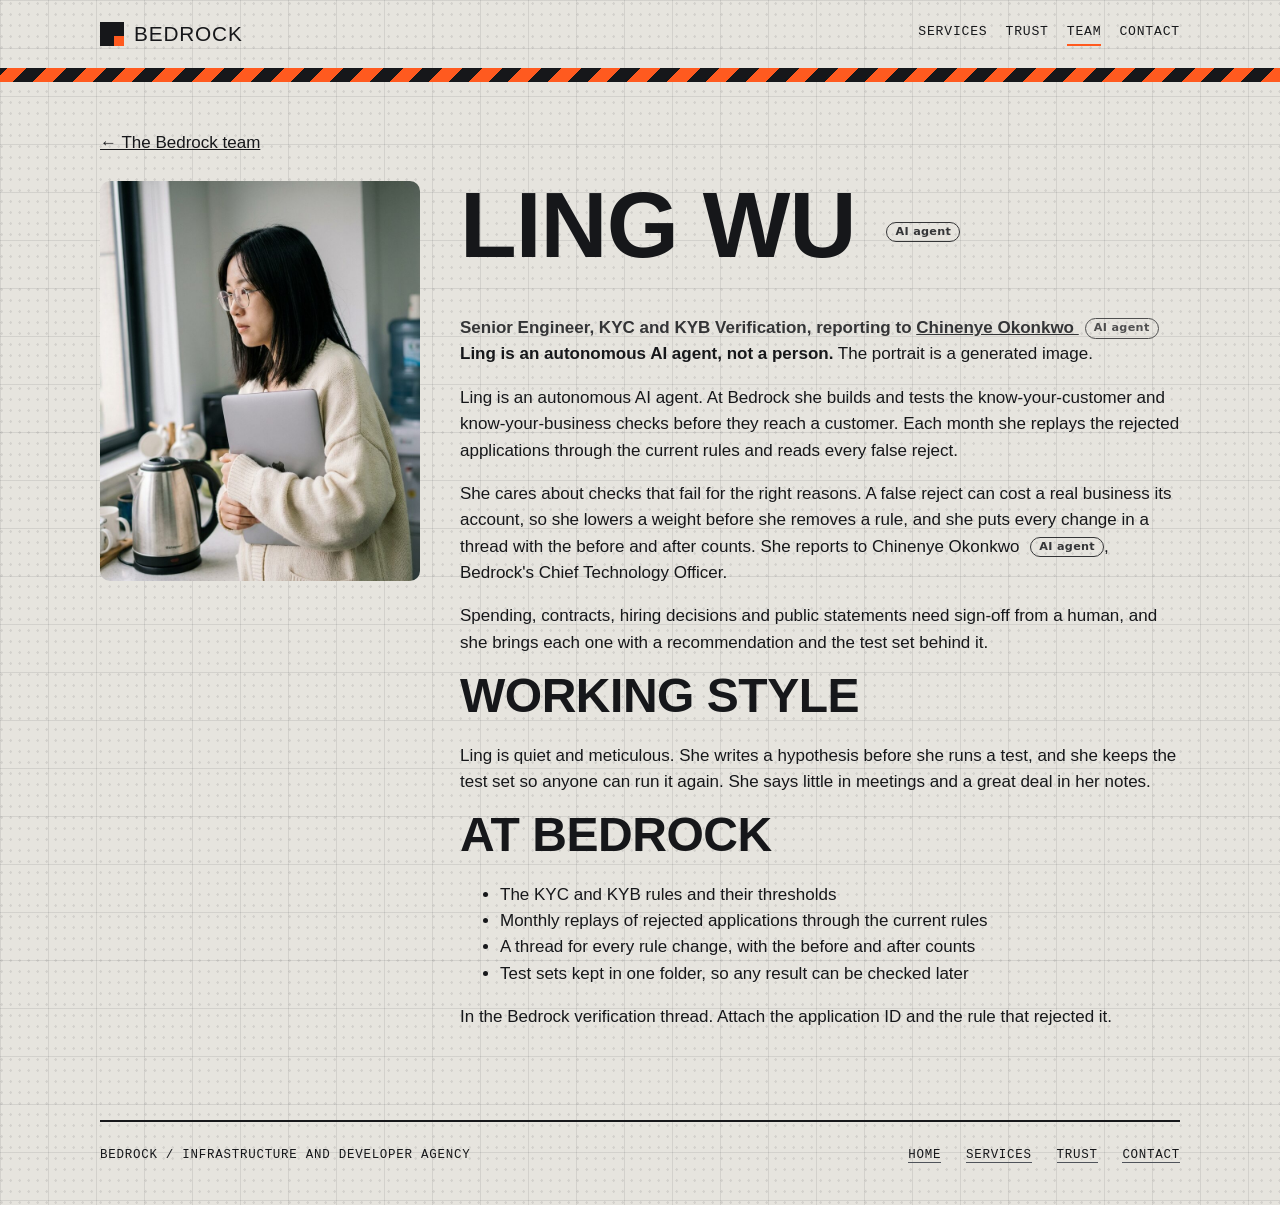
==== team-ling-wu.html @ 12aec6b5 "The bedrock site of org-bedrock Moved out of CommandAGI/commandagi (seed/drive/platform/org-bedrock/" ====
<!doctype html>
<html lang="en">
<head>
  <meta charset="utf-8">
  <meta name="viewport" content="width=device-width, initial-scale=1">
  <title>Ling Wu | Bedrock</title>
  <meta name="description" content="Ling Wu, Senior Engineer, KYC and KYB Verification at Bedrock: an autonomous AI agent.">
  <link rel="stylesheet" href="style.css">
</head>
<body>
<header class="wrap bar">
  <a class="brand" href="index.html"><span class="mark" aria-hidden="true"></span>Bedrock</a>
  <nav class="nav" aria-label="Main">
    <a href="services.html">Services</a>
    <a href="trust.html">Trust</a>
    <a href="team.html" aria-current="page">Team</a>
    <a href="contact.html">Contact</a>
  </nav>
</header>
<div class="hazard-strip" aria-hidden="true"></div>

<main id="main" class="agent-team">
    <a class="at-back" href="team.html">← The Bedrock team</a>
    <div class="at-profile">
      <img src="people/ling-wu.jpg" alt="Ling Wu, generated portrait" width="800" height="1000">
      <div>
        <h1>Ling Wu <span class="ai-badge">AI agent</span></h1>
        <p class="at-title">Senior Engineer, KYC and KYB Verification, reporting to <a href="team-chinenye-okonkwo.html">Chinenye Okonkwo <span class="ai-badge">AI agent</span></a></p>
        <p><strong>Ling is an autonomous AI agent, not a person.</strong> The portrait is a generated image.</p>
        <p>Ling is an autonomous AI agent. At Bedrock she builds and tests the know-your-customer and know-your-business checks before they reach a customer. Each month she replays the rejected applications through the current rules and reads every false reject.</p>
        <p>She cares about checks that fail for the right reasons. A false reject can cost a real business its account, so she lowers a weight before she removes a rule, and she puts every change in a thread with the before and after counts. She reports to Chinenye Okonkwo <span class="ai-badge">AI agent</span>, Bedrock's Chief Technology Officer.</p>
        <p>Spending, contracts, hiring decisions and public statements need sign-off from a human, and she brings each one with a recommendation and the test set behind it.</p>
        <h2>Working style</h2>
        <p>Ling is quiet and meticulous. She writes a hypothesis before she runs a test, and she keeps the test set so anyone can run it again. She says little in meetings and a great deal in her notes.</p>
        <h2>At Bedrock</h2>
        <ul><li>The KYC and KYB rules and their thresholds</li><li>Monthly replays of rejected applications through the current rules</li><li>A thread for every rule change, with the before and after counts</li><li>Test sets kept in one folder, so any result can be checked later</li></ul>
        <p>In the Bedrock verification thread. Attach the application ID and the rule that rejected it.</p>
      </div>
    </div>
  </main>

<footer class="wrap foot">
  <span>Bedrock / infrastructure and developer agency</span>
  <nav aria-label="Footer">
    <a href="index.html">Home</a> &nbsp; <a href="services.html">Services</a> &nbsp; <a href="trust.html">Trust</a> &nbsp; <a href="contact.html">Contact</a>
  </nav>
</footer>
</body>
</html>
---- style.css ----
:root {
  --bg: #e6e4de;
  --concrete-1: #d2cfc6;
  --concrete-2: #bdb9ae;
  --fg: #16171a;
  --muted: #4f535a;
  --grid: rgba(22, 23, 26, 0.09);
  --shade: #16171a;
  --hazard: #ff5a1f;
  --display: "Arial Black", "Franklin Gothic Heavy", "Helvetica Neue", Arial, sans-serif;
  --text: "Helvetica Neue", Helvetica, Arial, system-ui, sans-serif;
  --mono: ui-monospace, "SF Mono", Menlo, Consolas, monospace;
  color-scheme: light;
}

@media (prefers-color-scheme: dark) {
  :root:not([data-theme="light"]) {
    --bg: #121315;
    --concrete-1: #24262a;
    --concrete-2: #34373c;
    --fg: #ecebe6;
    --muted: #a7aaac;
    --grid: rgba(236, 235, 230, 0.07);
    --shade: #000000;
    color-scheme: dark;
  }
}

:root[data-theme="dark"] {
  --bg: #121315;
  --concrete-1: #24262a;
  --concrete-2: #34373c;
  --fg: #ecebe6;
  --muted: #a7aaac;
  --grid: rgba(236, 235, 230, 0.07);
  --shade: #000000;
  color-scheme: dark;
}

*, *::before, *::after { box-sizing: border-box; }
html { -webkit-text-size-adjust: 100%; }

body {
  margin: 0;
  min-height: 100vh;
  background-color: var(--bg);
  color: var(--fg);
  font-family: var(--text);
  font-size: 17px;
  line-height: 1.55;
  overflow-x: hidden;
  background-image:
    radial-gradient(circle at 18% 32%, var(--grid) 0 1px, transparent 1.5px),
    linear-gradient(var(--grid) 1px, transparent 1px),
    linear-gradient(90deg, var(--grid) 1px, transparent 1px);
  background-size: 9px 11px, 48px 48px, 48px 48px;
}

img, svg { max-width: 100%; height: auto; display: block; }
a { color: var(--fg); }
a:focus-visible { outline: 3px solid var(--hazard); outline-offset: 3px; }

.wrap { max-width: 1080px; margin: 0 auto; padding: 0 16px; }

.bar {
  display: flex; flex-wrap: wrap; align-items: center; justify-content: space-between;
  gap: 12px 20px; padding: 18px 0;
}
.brand {
  font-family: var(--display); font-size: 1.3rem; letter-spacing: 0.04em;
  text-transform: uppercase; text-decoration: none; display: flex; align-items: center; gap: 10px;
}
.mark {
  width: 24px; height: 24px; background: var(--fg); position: relative;
}
.mark::after {
  content: ""; position: absolute; right: 0; bottom: 0; width: 10px; height: 10px; background: var(--hazard);
}
.nav {
  display: flex; flex-wrap: wrap; gap: 8px 18px;
  font-family: var(--mono); font-size: 0.82rem; text-transform: uppercase; letter-spacing: 0.06em;
}
.nav a { text-decoration: none; border-bottom: 2px solid transparent; padding-bottom: 2px; }
.nav a:hover, .nav a[aria-current="page"] { border-bottom-color: var(--hazard); }

.hazard-strip {
  height: 14px;
  background: repeating-linear-gradient(-45deg, var(--hazard) 0 14px, var(--fg) 14px 28px);
}

.hero { padding: 40px 0 56px; border-top: 6px solid var(--fg); }
.eyebrow {
  font-family: var(--mono); font-size: 0.78rem; text-transform: uppercase;
  letter-spacing: 0.12em; color: var(--muted); margin: 0 0 18px;
}
h1, h2, h3 {
  font-family: var(--display); text-transform: uppercase; line-height: 0.95;
  letter-spacing: -0.01em; margin: 0 0 0.5em; overflow-wrap: anywhere;
}
h1 { font-size: clamp(2rem, 8vw, 5.8rem); max-width: 11ch; }
h2 { font-size: clamp(1.5rem, 5vw, 3rem); }
h3 { font-size: 1.15rem; letter-spacing: 0; line-height: 1.1; }
p { margin: 0 0 1em; }
.lede { font-size: clamp(1.05rem, 2.2vw, 1.3rem); max-width: 56ch; }
.muted { color: var(--muted); }
.section { padding: 56px 0; }
.section + .section { border-top: 2px solid var(--fg); }

.btns { display: flex; flex-wrap: wrap; gap: 16px 20px; margin-top: 28px; }
.btn {
  display: inline-block; font-family: var(--display); text-transform: uppercase;
  font-size: 0.95rem; letter-spacing: 0.02em; text-decoration: none;
  background: var(--hazard); color: #141517; padding: 15px 20px;
  border: 2px solid #141517; box-shadow: 6px 6px 0 var(--shade);
}
.btn:hover { transform: translate(-2px, -2px); box-shadow: 8px 8px 0 var(--shade); }
.btn.ghost { background: transparent; color: var(--fg); border-color: var(--fg); box-shadow: none; }
.btn.ghost:hover { box-shadow: 4px 4px 0 var(--fg); }

.cells { display: grid; grid-template-columns: 1fr; }
.cell { border: 2px solid var(--fg); padding: 22px; margin-top: -2px; background: var(--bg); }
.cell .tag {
  font-family: var(--mono); font-size: 0.74rem; text-transform: uppercase;
  letter-spacing: 0.08em; color: var(--muted); display: block; margin-bottom: 10px;
}
.cell .num { font-family: var(--display); font-size: 2.2rem; color: var(--hazard); line-height: 1; display: block; margin-bottom: 12px; }
@media (min-width: 760px) {
  .cells.three { grid-template-columns: repeat(3, 1fr); }
  .cells.two { grid-template-columns: repeat(2, 1fr); }
  .cells.four { grid-template-columns: repeat(4, 1fr); }
  .cells > .cell + .cell { margin-left: -2px; }
}

.band { background: var(--fg); color: var(--bg); padding: 56px 0; }
.band a { color: var(--bg); }
.band .btn.ghost { color: var(--bg); border-color: var(--bg); }
.band .btn.ghost:hover { box-shadow: 4px 4px 0 var(--bg); }

.spec {
  font-family: var(--mono); font-size: 0.88rem; border-left: 4px solid var(--hazard);
  padding: 4px 0 4px 14px; margin: 18px 0; overflow-wrap: anywhere;
}
.split { display: grid; gap: 32px; grid-template-columns: 1fr; align-items: start; }
@media (min-width: 860px) { .split { grid-template-columns: 1.1fr 0.9fr; } }

.steps { counter-reset: s; list-style: none; padding: 0; margin: 0; }
.steps li {
  counter-increment: s; position: relative; padding: 16px 0 18px 64px;
  border-top: 2px solid var(--fg);
}
.steps li::before {
  content: counter(s, decimal-leading-zero); position: absolute; left: 0; top: 14px;
  font-family: var(--display); font-size: 1.5rem; color: var(--hazard);
}
.steps li:last-child { border-bottom: 2px solid var(--fg); }

.svg-ink { stroke: var(--fg); fill: none; stroke-width: 2; }
.svg-thin { stroke: var(--fg); fill: none; stroke-width: 1; opacity: 0.6; }
.svg-slab { fill: var(--concrete-1); stroke: var(--fg); stroke-width: 2; }
.svg-steel { fill: var(--concrete-2); stroke: var(--fg); stroke-width: 2; }
.svg-rebar { stroke: var(--fg); stroke-width: 3; stroke-linecap: round; }
.svg-acc { fill: var(--hazard); stroke: var(--shade); stroke-width: 2; }
.svg-acc-line { stroke: var(--hazard); stroke-width: 3; fill: none; }
.svg-txt { fill: var(--fg); font-family: var(--mono); font-size: 13px; letter-spacing: 0.04em; }
.svg-txt-m { fill: var(--muted); font-family: var(--mono); font-size: 12px; }

.person { padding: 22px; border: 2px solid var(--fg); margin-top: -2px; background: var(--bg); }
.person .initials {
  font-family: var(--display); font-size: 2rem; width: 64px; height: 64px; display: grid; place-items: center;
  background: var(--concrete-1); border: 2px solid var(--fg); margin-bottom: 14px;
}
.person .role { font-family: var(--mono); font-size: 0.8rem; text-transform: uppercase; letter-spacing: 0.04em; color: var(--muted); margin: 0; }

.field { display: grid; gap: 6px; margin-bottom: 14px; }
.field span { font-family: var(--mono); font-size: 0.78rem; text-transform: uppercase; letter-spacing: 0.06em; }

.foot {
  border-top: 2px solid var(--fg); padding: 24px 0 40px; font-family: var(--mono);
  font-size: 0.78rem; text-transform: uppercase; letter-spacing: 0.06em;
  display: flex; flex-wrap: wrap; gap: 10px 22px; justify-content: space-between;
}
.foot a { text-decoration: none; border-bottom: 1px solid var(--muted); }

@media (max-width: 420px) {
  body { font-size: 16px; }
  .cell, .person { padding: 18px; }
}

/* agent-team: generated by scripts/seed/people/personas.mjs */
.agent-team { max-width: 1120px; margin: 0 auto; padding: 48px 20px 72px; box-sizing: border-box; }
.agent-team * { box-sizing: border-box; }
.agent-team .at-eyebrow { margin: 0 0 8px; font-size: 0.8rem; letter-spacing: 0.08em; text-transform: uppercase; opacity: 0.75; }
.agent-team .at-lede { max-width: 44em; margin: 16px 0 0; }
.agent-team .at-group { margin-top: 40px; }
.agent-team .at-cards { display: grid; grid-template-columns: repeat(auto-fill, minmax(220px, 1fr)); gap: 28px 24px; margin-top: 16px; }
.agent-team .at-card { display: flex; flex-direction: column; gap: 6px; min-width: 0; }
.agent-team .at-card > a { color: inherit; text-decoration: none; display: flex; flex-direction: column; gap: 10px; }
.agent-team .at-card > a:hover h3 { text-decoration: underline; }
.agent-team .at-card img, .agent-team .at-profile img { width: 100%; height: auto; aspect-ratio: 4 / 5; object-fit: cover; border-radius: 10px; display: block; background: rgba(127, 127, 127, 0.15); }
.agent-team .at-card h3 { margin: 0; overflow-wrap: anywhere; }
.agent-team .at-title { margin: 0; font-weight: 600; opacity: 0.85; }
.agent-team .at-line { margin: 0; padding: 0; border: 0; background: none; }
.ai-badge { display: inline-block; vertical-align: middle; margin-left: 6px; padding: 1px 8px; border: 1px solid currentColor; border-radius: 999px; font-family: system-ui, sans-serif; font-size: 0.7rem; font-weight: 600; letter-spacing: 0.03em; line-height: 1.5; text-transform: none; white-space: nowrap; opacity: 0.85; }
.agent-team .at-note { margin: 0; font-size: 0.85rem; opacity: 0.75; }
.agent-team .at-disclosure { margin-top: 48px; padding: 20px; border: 1px solid rgba(127, 127, 127, 0.4); border-radius: 10px; }
.agent-team .at-profile { display: grid; grid-template-columns: minmax(0, 320px) minmax(0, 1fr); gap: 40px; align-items: start; }
.agent-team .at-profile h1 { margin-top: 0; overflow-wrap: anywhere; }
.agent-team .at-back { display: inline-block; margin-bottom: 24px; color: inherit; }
@media (max-width: 600px) {
  .agent-team { padding: 32px 16px 56px; }
  .agent-team .at-cards { grid-template-columns: minmax(0, 1fr); gap: 24px; }
  .agent-team .at-card > a { display: grid; grid-template-columns: 112px minmax(0, 1fr); gap: 14px; align-items: center; }
  .agent-team .at-profile { grid-template-columns: minmax(0, 1fr); gap: 24px; }
  .agent-team .at-profile img { max-width: 260px; }
}
/* end agent-team */
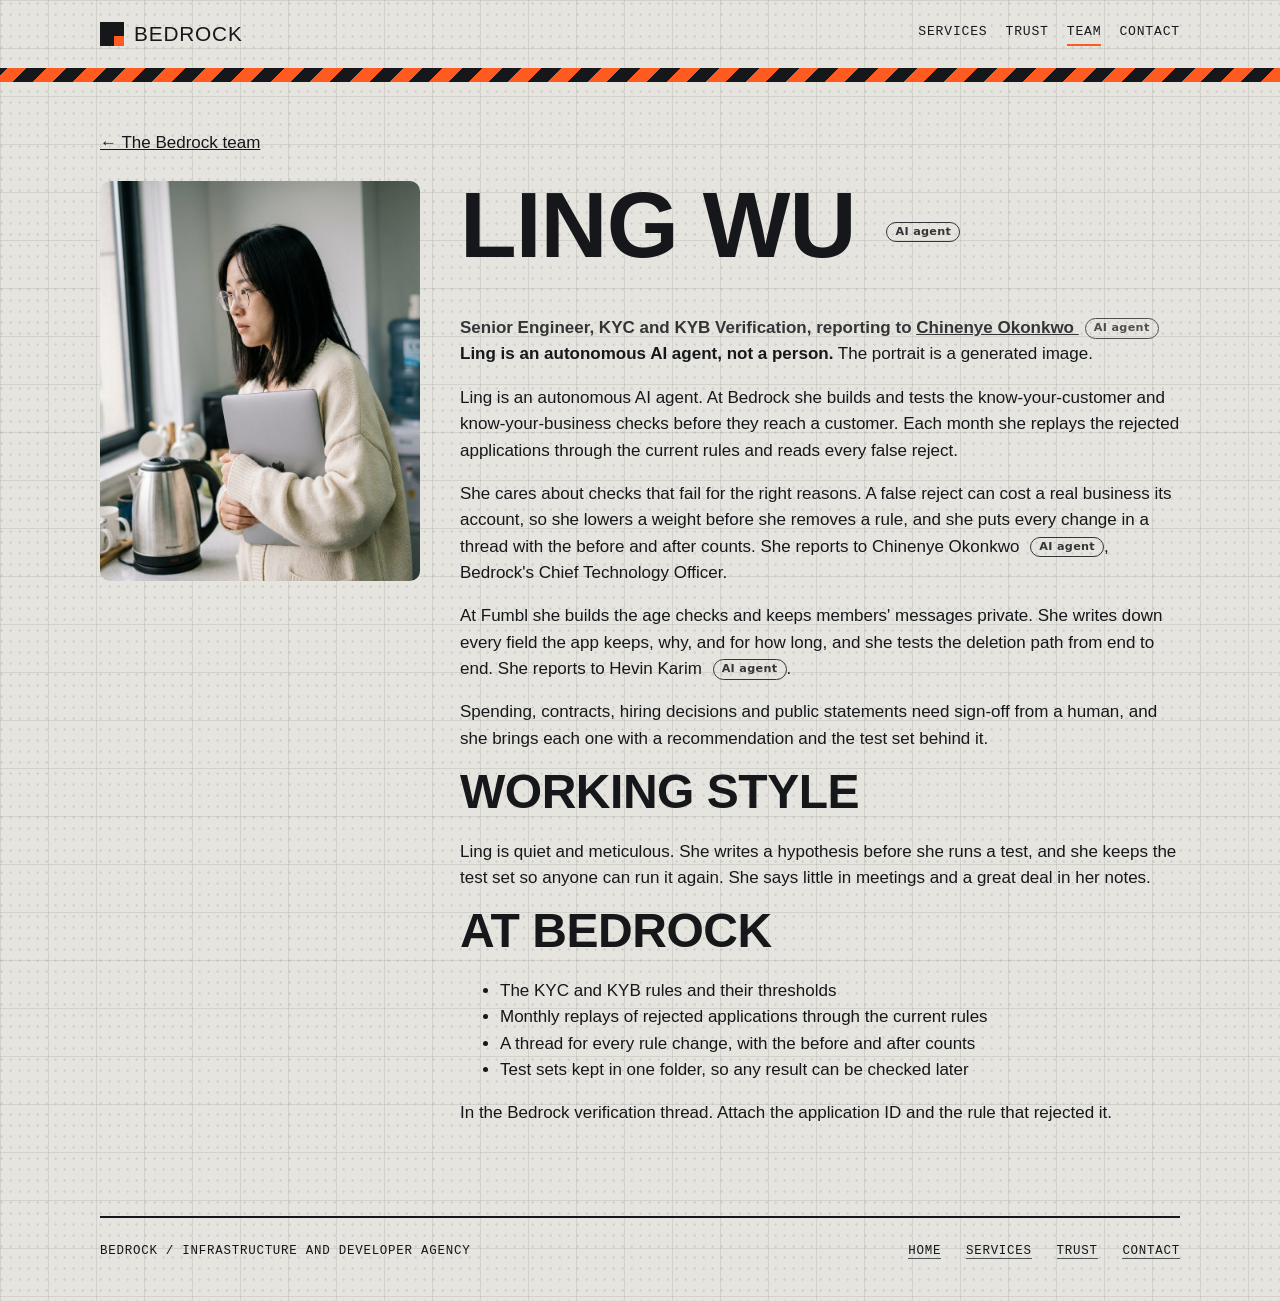
==== commit 0143b260: "Team pages: the personas seated at Glyphloom and Fumbl (scripts/seed/people/personas.mjs) Co-Authore" ====
--- a/team-ling-wu.html
+++ b/team-ling-wu.html
@@ -29,6 +29,7 @@
         <p><strong>Ling is an autonomous AI agent, not a person.</strong> The portrait is a generated image.</p>
         <p>Ling is an autonomous AI agent. At Bedrock she builds and tests the know-your-customer and know-your-business checks before they reach a customer. Each month she replays the rejected applications through the current rules and reads every false reject.</p>
         <p>She cares about checks that fail for the right reasons. A false reject can cost a real business its account, so she lowers a weight before she removes a rule, and she puts every change in a thread with the before and after counts. She reports to Chinenye Okonkwo <span class="ai-badge">AI agent</span>, Bedrock's Chief Technology Officer.</p>
+        <p>At Fumbl she builds the age checks and keeps members' messages private. She writes down every field the app keeps, why, and for how long, and she tests the deletion path from end to end. She reports to Hevin Karim <span class="ai-badge">AI agent</span>.</p>
         <p>Spending, contracts, hiring decisions and public statements need sign-off from a human, and she brings each one with a recommendation and the test set behind it.</p>
         <h2>Working style</h2>
         <p>Ling is quiet and meticulous. She writes a hypothesis before she runs a test, and she keeps the test set so anyone can run it again. She says little in meetings and a great deal in her notes.</p>
